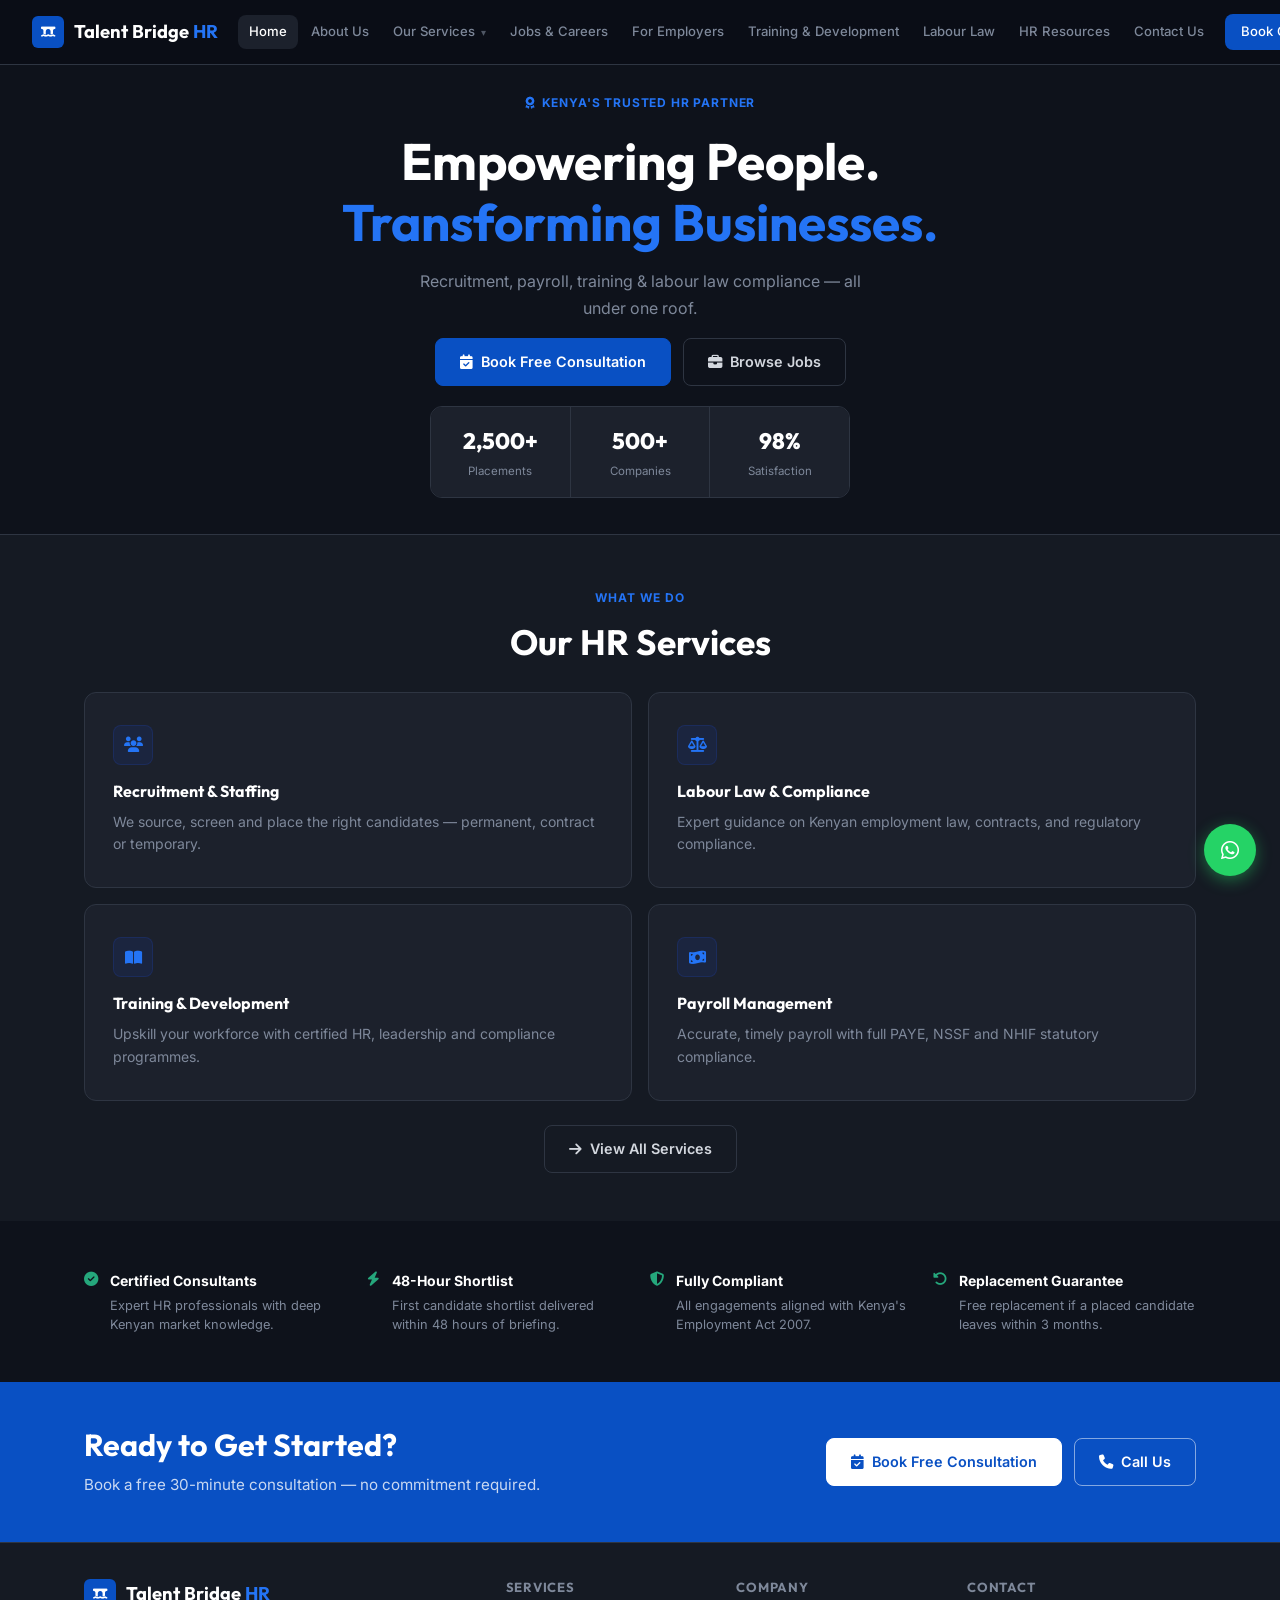
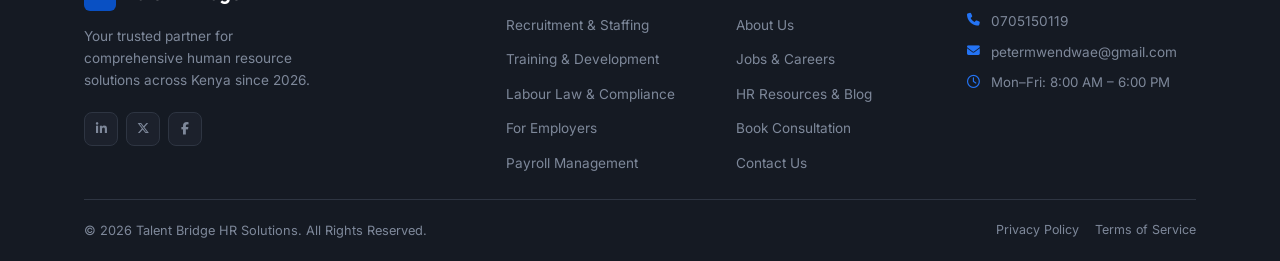
==== index.html @ 5bc2b4ff "Add Talent Bridge HR Solutions frontend" ====
<!DOCTYPE html>
<html lang="en">
<head>
    <meta charset="UTF-8" />
    <meta name="viewport" content="width=device-width, initial-scale=1.0" />
    <meta name="description" content="Talent Bridge HR Solutions – Recruitment, payroll, training and labour law compliance across Kenya." />
    <title>Talent Bridge HR Solutions – Your People, Our Priority</title>
    <link rel="preconnect" href="https://fonts.googleapis.com">
    <link href="https://fonts.googleapis.com/css2?family=Inter:wght@400;500;600;700&family=Outfit:wght@600;700;800&display=swap" rel="stylesheet">
    <link rel="stylesheet" href="https://cdnjs.cloudflare.com/ajax/libs/font-awesome/6.5.0/css/all.min.css">
    <link rel="stylesheet" href="css/style.css">
    <script defer src="js/script.js"></script>
</head>
<body>

<!-- NAVBAR -->
<header class="site-header" id="site-header">
    <nav class="navbar">
        <div class="logo">
            <div class="logo-icon"><i class="fa-solid fa-bridge-water"></i></div>
            <span>Talent Bridge <span class="logo-accent">HR</span></span>
        </div>
        <button class="menu-btn" id="menu-btn" aria-label="Toggle menu"><span></span><span></span><span></span></button>
        <ul class="nav-links" id="nav-links">
            <li><a href="index.html" class="active">Home</a></li>
            <li><a href="about.html">About Us</a></li>
            <li class="has-dropdown">
                <a href="services.html">Our Services <span class="arrow">&#9662;</span></a>
                <ul class="dropdown">
                    <li><a href="services.html#recruitment">Recruitment</a></li>
                    <li><a href="services.html#payroll">Payroll Management</a></li>
                    <li><a href="services.html#compliance">Compliance</a></li>
                    <li><a href="services.html#consulting">HR Consulting</a></li>
                </ul>
            </li>
            <li><a href="jobs.html">Jobs &amp; Careers</a></li>
            <li><a href="employers.html">For Employers</a></li>
            <li><a href="training.html">Training &amp; Development</a></li>
            <li><a href="labour-law.html">Labour Law</a></li>
            <li><a href="blog.html">HR Resources</a></li>
            <li><a href="contacts.html">Contact Us</a></li>
            <li><a href="consultation.html" class="nav-cta">Book Consultation</a></li>
        </ul>
    </nav>
</header>

<!-- HERO -->
<section class="hero">
    <div class="container">
        <div class="hero-label">
            <i class="fa-solid fa-award"></i> Kenya's Trusted HR Partner
        </div>
        <h1>Empowering People.<br><span>Transforming Businesses.</span></h1>
        <p class="hero-sub">Recruitment, payroll, training &amp; labour law compliance — all under one roof.</p>
        <div class="hero-actions">
            <a href="consultation.html" class="btn btn-primary" id="hero-consult-btn">
                <i class="fa-solid fa-calendar-check"></i> Book Free Consultation
            </a>
            <a href="jobs.html" class="btn btn-outline" id="hero-jobs-btn">
                <i class="fa-solid fa-briefcase"></i> Browse Jobs
            </a>
        </div>
        <div class="hero-stats-bar">
            <div class="hstat"><span class="hnum">2,500+</span><span class="hlbl">Placements</span></div>
            <div class="hstat"><span class="hnum">500+</span><span class="hlbl">Companies</span></div>
            <div class="hstat"><span class="hnum">98%</span><span class="hlbl">Satisfaction</span></div>
        </div>
    </div>
</section>

<!-- SERVICES — 3 core cards + link -->
<section class="section section-alt" id="services-section">
    <div class="container">
        <div class="section-header">
            <div class="section-tag">What We Do</div>
            <h2>Our HR Services</h2>
        </div>
        <div class="home-services-grid">
            <a href="services.html#recruitment" class="service-card" id="service-recruitment">
                <div class="service-icon"><i class="fa-solid fa-users"></i></div>
                <h3>Recruitment &amp; Staffing</h3>
                <p>We source, screen and place the right candidates — permanent, contract or temporary.</p>
            </a>
            <a href="labour-law.html" class="service-card" id="service-labour">
                <div class="service-icon"><i class="fa-solid fa-scale-balanced"></i></div>
                <h3>Labour Law &amp; Compliance</h3>
                <p>Expert guidance on Kenyan employment law, contracts, and regulatory compliance.</p>
            </a>
            <a href="training.html" class="service-card" id="service-training">
                <div class="service-icon"><i class="fa-solid fa-book-open"></i></div>
                <h3>Training &amp; Development</h3>
                <p>Upskill your workforce with certified HR, leadership and compliance programmes.</p>
            </a>
            <a href="services.html#payroll" class="service-card" id="service-payroll">
                <div class="service-icon"><i class="fa-solid fa-money-bill-wave"></i></div>
                <h3>Payroll Management</h3>
                <p>Accurate, timely payroll with full PAYE, NSSF and NHIF statutory compliance.</p>
            </a>
        </div>
        <div class="section-cta">
            <a href="services.html" class="btn btn-outline" id="all-services-btn">
                <i class="fa-solid fa-arrow-right"></i> View All Services
            </a>
        </div>
    </div>
</section>

<!-- QUICK WHY US + CTA in one row -->
<section class="section" id="why-cta">
    <div class="container">
        <div class="mini-why-grid">
            <div class="mini-why-item">
                <i class="fa-solid fa-circle-check"></i>
                <div><strong>Certified Consultants</strong><p>Expert HR professionals with deep Kenyan market knowledge.</p></div>
            </div>
            <div class="mini-why-item">
                <i class="fa-solid fa-bolt"></i>
                <div><strong>48-Hour Shortlist</strong><p>First candidate shortlist delivered within 48 hours of briefing.</p></div>
            </div>
            <div class="mini-why-item">
                <i class="fa-solid fa-shield-halved"></i>
                <div><strong>Fully Compliant</strong><p>All engagements aligned with Kenya's Employment Act 2007.</p></div>
            </div>
            <div class="mini-why-item">
                <i class="fa-solid fa-rotate-left"></i>
                <div><strong>Replacement Guarantee</strong><p>Free replacement if a placed candidate leaves within 3 months.</p></div>
            </div>
        </div>
    </div>
</section>

<!-- CTA -->
<section class="cta-banner" id="cta-banner">
    <div class="container">
        <div class="cta-text">
            <h2>Ready to Get Started?</h2>
            <p>Book a free 30-minute consultation — no commitment required.</p>
        </div>
        <div class="cta-actions">
            <a href="consultation.html" class="btn btn-white" id="cta-book-btn">
                <i class="fa-solid fa-calendar-check"></i> Book Free Consultation
            </a>
            <a href="contacts.html" class="btn btn-outline-white" id="cta-contact-btn">
                <i class="fa-solid fa-phone"></i> Call Us
            </a>
        </div>
    </div>
</section>

<!-- FOOTER -->
<footer class="site-footer" id="footer">
    <div class="footer-main">
        <div class="container">
            <div class="footer-grid">
                <div class="footer-brand">
                    <div class="logo">
                        <div class="logo-icon"><i class="fa-solid fa-bridge-water"></i></div>
                        <span>Talent Bridge <span class="logo-accent">HR</span></span>
                    </div>
                    <p>Your trusted partner for comprehensive human resource solutions across Kenya since 2026.</p>
                    <div class="footer-socials">
                        <a href="#" aria-label="LinkedIn" id="footer-linkedin"><i class="fa-brands fa-linkedin-in"></i></a>
                        <a href="#" aria-label="X/Twitter" id="footer-twitter"><i class="fa-brands fa-x-twitter"></i></a>
                        <a href="#" aria-label="Facebook" id="footer-facebook"><i class="fa-brands fa-facebook-f"></i></a>
                    </div>
                </div>
                <div class="footer-col">
                    <h4>Services</h4>
                    <ul>
                        <li><a href="services.html">Recruitment &amp; Staffing</a></li>
                        <li><a href="training.html">Training &amp; Development</a></li>
                        <li><a href="labour-law.html">Labour Law &amp; Compliance</a></li>
                        <li><a href="employers.html">For Employers</a></li>
                        <li><a href="services.html#payroll">Payroll Management</a></li>
                    </ul>
                </div>
                <div class="footer-col">
                    <h4>Company</h4>
                    <ul>
                        <li><a href="about.html">About Us</a></li>
                        <li><a href="jobs.html">Jobs &amp; Careers</a></li>
                        <li><a href="blog.html">HR Resources &amp; Blog</a></li>
                        <li><a href="consultation.html">Book Consultation</a></li>
                        <li><a href="contacts.html">Contact Us</a></li>
                    </ul>
                </div>
                <div class="footer-col">
                    <h4>Contact</h4>
                    <div class="footer-contact-info">
                        <div class="contact-row"><i class="fa-solid fa-phone"></i><p><a href="tel:0705150119">0705150119</a></p></div>
                        <div class="contact-row"><i class="fa-solid fa-envelope"></i><p><a href="mailto:petermwendwae@gmail.com">petermwendwae@gmail.com</a></p></div>
                        <div class="contact-row"><i class="fa-regular fa-clock"></i><p>Mon–Fri: 8:00 AM – 6:00 PM</p></div>
                    </div>
                </div>
            </div>
        </div>
    </div>
    <div class="container">
        <div class="footer-bottom">
            <p>&copy; 2026 Talent Bridge HR Solutions. All Rights Reserved.</p>
            <div class="footer-legal">
                <a href="#">Privacy Policy</a>
                <a href="#">Terms of Service</a>
            </div>
        </div>
    </div>
</footer>

<!-- WHATSAPP -->
<a href="https://wa.me/254705150119?text=Hello%20Talent%20Bridge%20HR%2C%20I%27d%20like%20to%20enquire%20about%20your%20services."
   class="whatsapp-float" target="_blank" id="whatsapp-float" aria-label="Chat on WhatsApp">
    <i class="fa-brands fa-whatsapp"></i>
</a>

</body>
</html>
---- css/style.css ----
/* ========================================================
   Talent Bridge HR Solutions — style.css
   Clean, Professional Corporate Design
   ======================================================== */

/* ── Google Fonts + Font Awesome loaded in HTML ───────── */

:root {
    --primary:        hsl(217, 91%, 40%);
    --primary-light:  hsl(217, 91%, 55%);
    --primary-dark:   hsl(217, 91%, 30%);
    --accent:         hsl(160, 64%, 40%);
    --dark:           hsl(220, 30%, 8%);
    --dark-2:         hsl(220, 26%, 11%);
    --surface:        hsl(220, 22%, 14%);
    --surface-2:      hsl(220, 20%, 18%);
    --border:         hsl(220, 18%, 22%);
    --text:           hsl(220, 15%, 85%);
    --text-muted:     hsl(220, 12%, 55%);
    --white:          #ffffff;
    --shadow:         0 1px 4px rgba(0,0,0,0.3), 0 4px 16px rgba(0,0,0,0.2);
    --shadow-lg:      0 8px 32px rgba(0,0,0,0.35);
    --radius:         8px;
    --radius-lg:      12px;
    --transition:     all 0.2s ease;
    --font-body:      'Inter', sans-serif;
    --font-head:      'Outfit', sans-serif;
    --max-width:      1160px;
}

/* ── Reset ───────────────────────────────────────────── */
*, *::before, *::after { box-sizing: border-box; margin: 0; padding: 0; }
html { scroll-behavior: smooth; }
body {
    font-family: var(--font-body);
    background: var(--dark);
    color: var(--text);
    line-height: 1.65;
    font-size: 16px;
    -webkit-font-smoothing: antialiased;
}
a { text-decoration: none; color: inherit; transition: var(--transition); }
img { max-width: 100%; display: block; }
ul { list-style: none; }
h1, h2, h3, h4 { font-family: var(--font-head); line-height: 1.25; color: var(--white); }

.container { max-width: var(--max-width); margin: 0 auto; padding: 0 24px; }

/* ── Buttons ─────────────────────────────────────────── */
.btn {
    display: inline-flex;
    align-items: center;
    gap: 8px;
    padding: 11px 24px;
    border-radius: var(--radius);
    font-family: var(--font-body);
    font-weight: 600;
    font-size: 0.9rem;
    cursor: pointer;
    border: 1.5px solid transparent;
    transition: var(--transition);
    white-space: nowrap;
}
.btn-primary {
    background: var(--primary);
    color: var(--white);
    border-color: var(--primary);
}
.btn-primary:hover { background: var(--primary-dark); border-color: var(--primary-dark); }

.btn-outline {
    background: transparent;
    color: var(--text);
    border-color: var(--border);
}
.btn-outline:hover { border-color: var(--primary-light); color: var(--white); }

.btn-white { background: var(--white); color: var(--primary); border-color: var(--white); }
.btn-white:hover { background: hsl(217, 91%, 95%); }

.btn-outline-white { background: transparent; color: var(--white); border-color: rgba(255,255,255,0.5); }
.btn-outline-white:hover { background: rgba(255,255,255,0.1); border-color: var(--white); }

.btn-sm { padding: 8px 18px; font-size: 0.85rem; }

/* ── Section Layout ──────────────────────────────────── */
.section { padding: 48px 0; }
.section-alt { background: var(--dark-2); }

.section-header { text-align: center; max-width: 580px; margin: 0 auto 28px; }
.section-tag {
    display: inline-block;
    font-size: 0.75rem;
    font-weight: 700;
    letter-spacing: 0.08em;
    text-transform: uppercase;
    color: var(--primary-light);
    margin-bottom: 12px;
}
.section-header h2 { font-size: clamp(1.6rem, 3.5vw, 2.2rem); margin-bottom: 12px; }
.section-header p { color: var(--text-muted); font-size: 0.975rem; }
.section-cta { text-align: center; margin-top: 24px; }

/* ── Navbar ──────────────────────────────────────────── */
.site-header {
    position: fixed;
    top: 0; left: 0; right: 0;
    z-index: 1000;
    background: rgba(10, 14, 22, 0.92);
    backdrop-filter: blur(16px);
    border-bottom: 1px solid var(--border);
}
.navbar {
    display: flex;
    align-items: center;
    justify-content: space-between;
    padding: 0 32px;
    height: 64px;
    gap: 20px;
}
.logo {
    display: flex;
    align-items: center;
    gap: 10px;
    font-family: var(--font-head);
    font-weight: 700;
    font-size: 1.15rem;
    color: var(--white);
    white-space: nowrap;
    flex-shrink: 0;
}
.logo-icon {
    width: 32px;
    height: 32px;
    background: var(--primary);
    border-radius: 6px;
    display: flex;
    align-items: center;
    justify-content: center;
    color: var(--white);
    font-size: 0.8rem;
}
.logo-accent { color: var(--primary-light); }

.nav-links {
    display: flex;
    align-items: center;
    gap: 2px;
}
.nav-links li { position: relative; }
.nav-links a {
    display: block;
    padding: 6px 11px;
    font-size: 0.82rem;
    font-weight: 500;
    color: var(--text-muted);
    border-radius: var(--radius);
    white-space: nowrap;
}
.nav-links a:hover, .nav-links a.active { color: var(--white); background: var(--surface); }
.nav-links a.nav-cta {
    background: var(--primary);
    color: var(--white);
    margin-left: 8px;
    padding: 7px 16px;
}
.nav-links a.nav-cta:hover { background: var(--primary-dark); }

/* Dropdown */
.has-dropdown { position: relative; }
.dropdown {
    display: none;
    position: absolute;
    top: calc(100% + 6px);
    left: 0;
    background: var(--dark-2);
    border: 1px solid var(--border);
    border-radius: var(--radius-lg);
    min-width: 190px;
    padding: 6px;
    box-shadow: var(--shadow-lg);
    z-index: 100;
}
.has-dropdown:hover .dropdown { display: block; }
.dropdown a { padding: 9px 12px; font-size: 0.85rem; border-radius: var(--radius); }
.arrow { font-size: 0.65rem; opacity: 0.6; margin-left: 2px; }

/* Hamburger */
.menu-btn {
    display: none;
    flex-direction: column;
    gap: 5px;
    background: none;
    border: none;
    cursor: pointer;
    padding: 8px;
    flex-shrink: 0;
}
.menu-btn span { display: block; width: 22px; height: 2px; background: var(--white); border-radius: 2px; transition: var(--transition); }

/* ── Hero ────────────────────────────────────────────── */
.hero {
    padding: 96px 0 48px;
    border-bottom: 1px solid var(--border);
}
.hero-inner {
    display: grid;
    grid-template-columns: 1fr 1fr;
    gap: 64px;
    align-items: center;
}
.hero-label {
    display: inline-flex;
    align-items: center;
    gap: 8px;
    font-size: 0.78rem;
    font-weight: 600;
    letter-spacing: 0.06em;
    text-transform: uppercase;
    color: var(--primary-light);
    margin-bottom: 20px;
}
.hero-label i { font-size: 0.75rem; }
.hero h1 { font-size: clamp(2rem, 4vw, 3rem); margin-bottom: 16px; }
.hero h1 span { color: var(--primary-light); }
.hero p { color: var(--text-muted); font-size: 1rem; max-width: 480px; margin-bottom: 16px; line-height: 1.7; }
.hero-actions { display: flex; gap: 12px; flex-wrap: wrap; }

.hero-stats {
    display: grid;
    grid-template-columns: repeat(3, 1fr);
    gap: 1px;
    background: var(--border);
    border: 1px solid var(--border);
    border-radius: var(--radius-lg);
    overflow: hidden;
}
.stat-item {
    background: var(--surface);
    padding: 28px 20px;
    text-align: center;
}
.stat-item .num {
    font-family: var(--font-head);
    font-size: 2rem;
    font-weight: 800;
    color: var(--white);
    display: block;
}
.stat-item .lbl { font-size: 0.78rem; color: var(--text-muted); margin-top: 4px; display: block; }

.hero-features {
    display: flex;
    flex-direction: column;
    gap: 12px;
    margin-top: 24px;
}
.hero-feature {
    display: flex;
    align-items: center;
    gap: 12px;
    background: var(--surface);
    border: 1px solid var(--border);
    border-radius: var(--radius);
    padding: 16px 18px;
}
.hero-feature i { color: var(--primary-light); font-size: 1rem; width: 18px; text-align: center; flex-shrink: 0; }
.hero-feature span { font-size: 0.9rem; font-weight: 500; color: var(--text); }

/* ── Services Grid ───────────────────────────────────── */
.services-grid {
    display: grid;
    grid-template-columns: repeat(3, 1fr);
    gap: 1px;
    background: var(--border);
    border: 1px solid var(--border);
    border-radius: var(--radius-lg);
    overflow: hidden;
}
.service-card {
    background: var(--surface);
    padding: 32px 28px;
    display: flex;
    flex-direction: column;
    gap: 10px;
    transition: var(--transition);
    cursor: pointer;
}
.service-card:hover { background: var(--surface-2); }
.service-card:hover .service-link { color: var(--white); }
.service-icon {
    width: 40px;
    height: 40px;
    border-radius: var(--radius);
    background: rgba(30, 64, 175, 0.15);
    border: 1px solid rgba(30, 64, 175, 0.25);
    display: flex;
    align-items: center;
    justify-content: center;
    color: var(--primary-light);
    font-size: 0.95rem;
    margin-bottom: 6px;
    flex-shrink: 0;
}
.service-card h3 { font-size: 1rem; font-weight: 700; }
.service-card p { color: var(--text-muted); font-size: 0.875rem; flex: 1; line-height: 1.6; }
.service-link { font-size: 0.8rem; font-weight: 600; color: var(--primary-light); margin-top: 4px; }

/* ── Jobs ────────────────────────────────────────────── */
.jobs-grid { display: grid; grid-template-columns: repeat(3, 1fr); gap: 16px; }
.job-card {
    background: var(--surface);
    border: 1px solid var(--border);
    border-radius: var(--radius-lg);
    padding: 24px;
    display: flex;
    flex-direction: column;
    gap: 14px;
    transition: var(--transition);
    position: relative;
}
.job-card:hover { border-color: var(--primary); }
.job-badge {
    position: absolute;
    top: 16px; right: 16px;
    background: var(--primary);
    color: var(--white);
    font-size: 0.68rem;
    font-weight: 700;
    padding: 3px 9px;
    border-radius: 4px;
    letter-spacing: 0.04em;
    text-transform: uppercase;
}
.job-badge.new { background: var(--accent); }
.job-badge.remote { background: var(--surface-2); color: var(--text-muted); border: 1px solid var(--border); }
.job-icon {
    width: 44px; height: 44px;
    background: var(--surface-2);
    border: 1px solid var(--border);
    border-radius: var(--radius);
    display: flex; align-items: center; justify-content: center;
    color: var(--primary-light);
    font-size: 1rem;
    flex-shrink: 0;
}
.job-top { display: flex; align-items: flex-start; gap: 12px; }
.job-title { font-size: 0.975rem; color: var(--white); font-weight: 700; margin-bottom: 3px; }
.job-company { color: var(--text-muted); font-size: 0.82rem; }
.job-meta { display: flex; flex-wrap: wrap; gap: 12px; }
.job-meta-item { display: flex; align-items: center; gap: 5px; font-size: 0.78rem; color: var(--text-muted); }
.job-meta-item i { font-size: 0.7rem; color: var(--primary-light); }
.job-tags { display: flex; gap: 6px; flex-wrap: wrap; }
.tag {
    background: var(--surface-2);
    border: 1px solid var(--border);
    color: var(--text-muted);
    font-size: 0.72rem;
    padding: 3px 8px;
    border-radius: 4px;
    font-weight: 500;
}

/* ── Two-column layout ───────────────────────────────── */
.two-col { display: grid; grid-template-columns: 1fr 1fr; gap: 64px; align-items: center; }
.two-col .col-content p { color: var(--text-muted); margin-bottom: 14px; font-size: 0.975rem; line-height: 1.7; }

/* ── Check list ──────────────────────────────────────── */
.check-list { display: flex; flex-direction: column; gap: 16px; margin-bottom: 16px; }
.check-item { display: flex; gap: 14px; align-items: flex-start; }
.check-item i { color: var(--accent); margin-top: 2px; font-size: 0.85rem; flex-shrink: 0; }
.check-item h4 { font-size: 0.9rem; color: var(--white); margin-bottom: 2px; }
.check-item p { font-size: 0.83rem; color: var(--text-muted); line-height: 1.5; }

/* ── Testimonial ─────────────────────────────────────── */
.testimonial-box {
    background: var(--surface);
    border: 1px solid var(--border);
    border-radius: var(--radius-lg);
    padding: 32px;
    margin-bottom: 16px;
}
.testimonial-box blockquote {
    font-size: 0.95rem;
    color: var(--text);
    line-height: 1.7;
    font-style: italic;
    margin-bottom: 20px;
    border-left: 3px solid var(--primary);
    padding-left: 16px;
}
.t-author { display: flex; align-items: center; gap: 12px; }
.t-avatar {
    width: 40px; height: 40px;
    background: var(--primary);
    border-radius: 50%;
    display: flex; align-items: center; justify-content: center;
    font-size: 0.8rem;
    font-weight: 700;
    color: var(--white);
    flex-shrink: 0;
}
.t-author strong { font-size: 0.875rem; color: var(--white); display: block; }
.t-author span { font-size: 0.78rem; color: var(--text-muted); }
.t-stars { display: flex; gap: 3px; margin-top: 12px; }
.t-stars i { color: hsl(42, 100%, 60%); font-size: 0.8rem; }

.stat-highlight {
    background: var(--primary);
    border-radius: var(--radius-lg);
    padding: 28px;
    text-align: center;
}
.stat-highlight .num { font-family: var(--font-head); font-size: 2.8rem; font-weight: 800; color: var(--white); }
.stat-highlight .lbl { font-size: 0.85rem; color: rgba(255,255,255,0.8); margin-top: 6px; }

/* ── Blog Cards ──────────────────────────────────────── */
.blog-grid { display: grid; grid-template-columns: repeat(3, 1fr); gap: 16px; }
.blog-card {
    background: var(--surface);
    border: 1px solid var(--border);
    border-radius: var(--radius-lg);
    padding: 24px;
    display: flex;
    flex-direction: column;
    gap: 10px;
    transition: var(--transition);
    color: inherit;
}
.blog-card:hover { border-color: var(--primary); }
.blog-cat {
    font-size: 0.72rem;
    font-weight: 700;
    letter-spacing: 0.06em;
    text-transform: uppercase;
    color: var(--primary-light);
}
.blog-card h3 { font-size: 0.925rem; line-height: 1.45; }
.blog-card p { color: var(--text-muted); font-size: 0.82rem; flex: 1; line-height: 1.6; }
.blog-meta { font-size: 0.75rem; color: var(--text-muted); display: flex; align-items: center; gap: 6px; margin-top: 4px; }
.blog-meta i { font-size: 0.68rem; }

/* ── CTA Banner ──────────────────────────────────────── */
.cta-banner { background: var(--primary); padding: 44px 0; }
.cta-banner .container { display: flex; align-items: center; justify-content: space-between; gap: 40px; flex-wrap: wrap; }
.cta-text h2 { font-size: clamp(1.4rem, 3vw, 1.9rem); color: var(--white); margin-bottom: 8px; }
.cta-text p { color: rgba(255,255,255,0.78); font-size: 0.95rem; }
.cta-actions { display: flex; gap: 12px; flex-wrap: wrap; flex-shrink: 0; }

/* ── Footer ──────────────────────────────────────────── */
.site-footer { background: var(--dark-2); border-top: 1px solid var(--border); }
.footer-main { padding: 36px 0 24px; }
.footer-grid {
    display: grid;
    grid-template-columns: 2fr 1fr 1fr 1.2fr;
    gap: 40px;
}
.footer-brand p { color: var(--text-muted); font-size: 0.85rem; margin: 14px 0 20px; max-width: 240px; line-height: 1.65; }
.footer-socials { display: flex; gap: 8px; }
.footer-socials a {
    width: 34px; height: 34px;
    background: var(--surface);
    border: 1px solid var(--border);
    border-radius: var(--radius);
    display: flex; align-items: center; justify-content: center;
    color: var(--text-muted);
    font-size: 0.78rem;
    transition: var(--transition);
}
.footer-socials a:hover { background: var(--primary); color: var(--white); border-color: var(--primary); }

.footer-col h4 { font-size: 0.82rem; font-weight: 700; letter-spacing: 0.06em; text-transform: uppercase; color: var(--text-muted); margin-bottom: 16px; }
.footer-col ul { display: flex; flex-direction: column; gap: 8px; }
.footer-col a { color: var(--text-muted); font-size: 0.85rem; }
.footer-col a:hover { color: var(--white); }

.footer-contact-info { display: flex; flex-direction: column; gap: 10px; }
.contact-row { display: flex; align-items: flex-start; gap: 10px; }
.contact-row i { color: var(--primary-light); font-size: 0.8rem; margin-top: 3px; flex-shrink: 0; width: 14px; }
.contact-row p { color: var(--text-muted); font-size: 0.83rem; line-height: 1.5; }
.contact-row a { color: var(--text-muted); }
.contact-row a:hover { color: var(--primary-light); }

.footer-bottom {
    border-top: 1px solid var(--border);
    padding: 20px 0;
    display: flex;
    justify-content: space-between;
    align-items: center;
    flex-wrap: wrap;
    gap: 12px;
}
.footer-bottom p { color: var(--text-muted); font-size: 0.8rem; }
.footer-legal { display: flex; gap: 16px; }
.footer-legal a { color: var(--text-muted); font-size: 0.78rem; }
.footer-legal a:hover { color: var(--white); }

/* ── WhatsApp Float ──────────────────────────────────── */
.whatsapp-float {
    position: fixed;
    bottom: 24px; right: 24px;
    width: 52px; height: 52px;
    background: #25D366;
    border-radius: 50%;
    display: flex; align-items: center; justify-content: center;
    color: var(--white);
    font-size: 1.3rem;
    box-shadow: 0 4px 16px rgba(37,211,102,0.45);
    z-index: 999;
    transition: var(--transition);
}
.whatsapp-float:hover { transform: translateY(-2px); box-shadow: 0 6px 20px rgba(37,211,102,0.55); }

/* ── Page Hero ───────────────────────────────────────── */
.page-hero {
    padding: 90px 0 32px;
    border-bottom: 1px solid var(--border);
    background: var(--dark-2);
}
.breadcrumb { display: flex; gap: 8px; align-items: center; font-size: 0.8rem; color: var(--text-muted); margin-bottom: 16px; }
.breadcrumb a { color: var(--primary-light); }
.breadcrumb i { font-size: 0.6rem; }
.page-hero h1 { font-size: clamp(1.8rem, 4vw, 2.6rem); margin-bottom: 12px; }
.page-hero p { color: var(--text-muted); font-size: 0.975rem; max-width: 560px; }

/* ── Contact / Consultation forms ───────────────────── */
.form-group { display: flex; flex-direction: column; gap: 6px; margin-bottom: 16px; }
.form-group.half { display: contents; }
.form-row { display: grid; grid-template-columns: 1fr 1fr; gap: 16px; }
label { font-size: 0.8rem; font-weight: 600; color: var(--text-muted); }
input, select, textarea {
    background: var(--surface-2);
    border: 1px solid var(--border);
    border-radius: var(--radius);
    padding: 11px 14px;
    color: var(--white);
    font-size: 0.9rem;
    font-family: var(--font-body);
    width: 100%;
    transition: var(--transition);
}
input:focus, select:focus, textarea:focus {
    outline: none;
    border-color: var(--primary-light);
    box-shadow: 0 0 0 3px rgba(30, 64, 175, 0.15);
}
select option { background: var(--dark-2); }
textarea { resize: vertical; min-height: 120px; }
.form-submit { background: var(--surface); border: 1px solid var(--border); border-radius: var(--radius-lg); padding: 36px; }
.form-submit h2 { margin-bottom: 6px; font-size: 1.3rem; }
.form-submit > p { color: var(--text-muted); font-size: 0.875rem; margin-bottom: 24px; }
.success-box { display:none; text-align:center; padding:32px; background:rgba(52,168,83,0.08); border:1px solid var(--accent); border-radius:var(--radius-lg); margin-top:16px; }
.success-box i { font-size:2.5rem; color:var(--accent); margin-bottom:12px; display:block; }
.success-box h3 { color:var(--white); margin-bottom:6px; }
.success-box p { color:var(--text-muted); font-size:0.875rem; }

/* ── Sidebar info cards ──────────────────────────────── */
.info-card { background: var(--surface); border: 1px solid var(--border); border-radius: var(--radius-lg); padding: 24px; margin-bottom: 16px; }
.info-card h3 { font-size: 0.95rem; margin-bottom: 16px; }

/* ── Process Steps ───────────────────────────────────── */
.process-grid { display: grid; grid-template-columns: repeat(4, 1fr); gap: 16px; margin-top: 28px; }
.process-step { background: var(--surface); border: 1px solid var(--border); border-radius: var(--radius-lg); padding: 24px; }
.step-num { font-size: 0.72rem; font-weight: 700; letter-spacing: 0.06em; color: var(--primary-light); text-transform: uppercase; margin-bottom: 12px; }
.process-step i { font-size: 1.2rem; color: var(--primary-light); margin-bottom: 12px; display: block; }
.process-step h3 { font-size: 0.95rem; margin-bottom: 8px; }
.process-step p { font-size: 0.83rem; color: var(--text-muted); line-height: 1.6; }

/* ── Law list ────────────────────────────────────────── */
.law-grid { display: grid; grid-template-columns: repeat(3, 1fr); gap: 10px; margin-top: 24px; }
.law-item { display: flex; align-items: center; gap: 8px; font-size: 0.85rem; color: var(--text-muted); }
.law-item i { color: var(--accent); font-size: 0.75rem; }

/* ── Animations (subtle) ─────────────────────────────── */
@keyframes fadeUp { from { opacity:0; transform:translateY(16px); } to { opacity:1; transform:none; } }

/* ── Responsive ──────────────────────────────────────── */
@media (max-width: 1100px) {
    .footer-grid { grid-template-columns: 1fr 1fr; }
    .services-grid { grid-template-columns: repeat(2, 1fr); }
    .hero-inner, .two-col { grid-template-columns: 1fr; gap: 40px; }
    .hero-stats { grid-template-columns: repeat(3, 1fr); }
}

@media (max-width: 900px) {
    .navbar { padding: 0 20px; }
    .menu-btn { display: flex; }
    .nav-links {
        display: none;
        position: fixed;
        top: 0; right: 0;
        width: min(300px, 85vw);
        height: 100vh;
        background: var(--dark-2);
        border-left: 1px solid var(--border);
        flex-direction: column;
        align-items: flex-start;
        padding: 72px 16px 32px;
        overflow-y: auto;
        z-index: 999;
        box-shadow: -8px 0 32px rgba(0,0,0,0.4);
        gap: 2px;
    }
    .nav-links.active { display: flex; }
    .nav-links li { width: 100%; }
    .nav-links a { padding: 11px 14px; width: 100%; font-size: 0.95rem; }
    .nav-links a.nav-cta { margin: 8px 0 0; text-align: center; }
    .dropdown { position: static; display: none; background: rgba(255,255,255,0.04); border: none; box-shadow: none; padding: 4px 0 4px 12px; }
    .has-dropdown.open .dropdown { display: block; }
    .has-dropdown:hover .dropdown { display: none; }
    .jobs-grid, .blog-grid { grid-template-columns: 1fr; }
    .process-grid { grid-template-columns: 1fr 1fr; }
    .cta-banner .container { flex-direction: column; text-align: center; }
    .cta-actions { justify-content: center; }
}

@media (max-width: 640px) {
    .section { padding: 36px 0; }
    .services-grid { grid-template-columns: 1fr; }
    .footer-grid { grid-template-columns: 1fr; }
    .hero-stats { grid-template-columns: 1fr; }
    .process-grid { grid-template-columns: 1fr; }
    .form-row { grid-template-columns: 1fr; }
    .footer-bottom { flex-direction: column; align-items: flex-start; }
    .law-grid { grid-template-columns: 1fr 1fr; }
}

/* ── Slim Homepage Additions ─────────────────────────── */

/* Hero — compact */
.hero {
    padding: 88px 0 36px;
    border-bottom: 1px solid var(--border);
    text-align: center;
}
.hero-label {
    display: inline-flex;
    align-items: center;
    gap: 7px;
    font-size: 0.75rem;
    font-weight: 700;
    letter-spacing: 0.07em;
    text-transform: uppercase;
    color: var(--primary-light);
    margin-bottom: 18px;
}
.hero h1 {
    font-size: clamp(2rem, 5vw, 3.2rem);
    margin-bottom: 14px;
    line-height: 1.2;
}
.hero h1 span { color: var(--primary-light); }
.hero-sub {
    color: var(--text-muted);
    font-size: 1rem;
    max-width: 500px;
    margin: 0 auto 28px;
    line-height: 1.6;
}
.hero-actions {
    display: flex;
    justify-content: center;
    gap: 12px;
    flex-wrap: wrap;
    margin-bottom: 20px;
}

/* Stats bar */
.hero-stats-bar {
    display: flex;
    justify-content: center;
    gap: 0;
    border: 1px solid var(--border);
    border-radius: var(--radius-lg);
    overflow: hidden;
    max-width: 420px;
    margin: 0 auto;
}
.hstat {
    flex: 1;
    padding: 16px 12px;
    background: var(--surface);
    text-align: center;
    border-right: 1px solid var(--border);
}
.hstat:last-child { border-right: none; }
.hnum {
    display: block;
    font-family: var(--font-head);
    font-size: 1.4rem;
    font-weight: 800;
    color: var(--white);
}
.hlbl {
    display: block;
    font-size: 0.72rem;
    color: var(--text-muted);
    margin-top: 2px;
}

/* Home services — 2x2 grid */
.home-services-grid {
    display: grid;
    grid-template-columns: repeat(2, 1fr);
    gap: 16px;
    margin-bottom: 24px;
}
.home-services-grid .service-card {
    border: 1px solid var(--border);
    border-radius: var(--radius-lg);
    background: var(--surface);
    text-decoration: none;
}

/* Mini why-us strip */
.mini-why-grid {
    display: grid;
    grid-template-columns: repeat(4, 1fr);
    gap: 20px;
}
.mini-why-item {
    display: flex;
    gap: 12px;
    align-items: flex-start;
}
.mini-why-item > i {
    color: var(--accent);
    font-size: 0.9rem;
    margin-top: 3px;
    flex-shrink: 0;
}
.mini-why-item strong {
    display: block;
    color: var(--white);
    font-size: 0.875rem;
    margin-bottom: 4px;
}
.mini-why-item p {
    color: var(--text-muted);
    font-size: 0.8rem;
    line-height: 1.5;
}

/* Mobile overrides for new homepage elements */
@media (max-width: 640px) {
    .hero { padding: 84px 0 32px; }
    .hero h1 { font-size: 1.9rem; }
    .home-services-grid { grid-template-columns: 1fr; }
    .hero-stats-bar { max-width: 100%; }
    .mini-why-grid { grid-template-columns: 1fr 1fr; gap: 16px; }
}
@media (max-width: 400px) {
    .mini-why-grid { grid-template-columns: 1fr; }
}
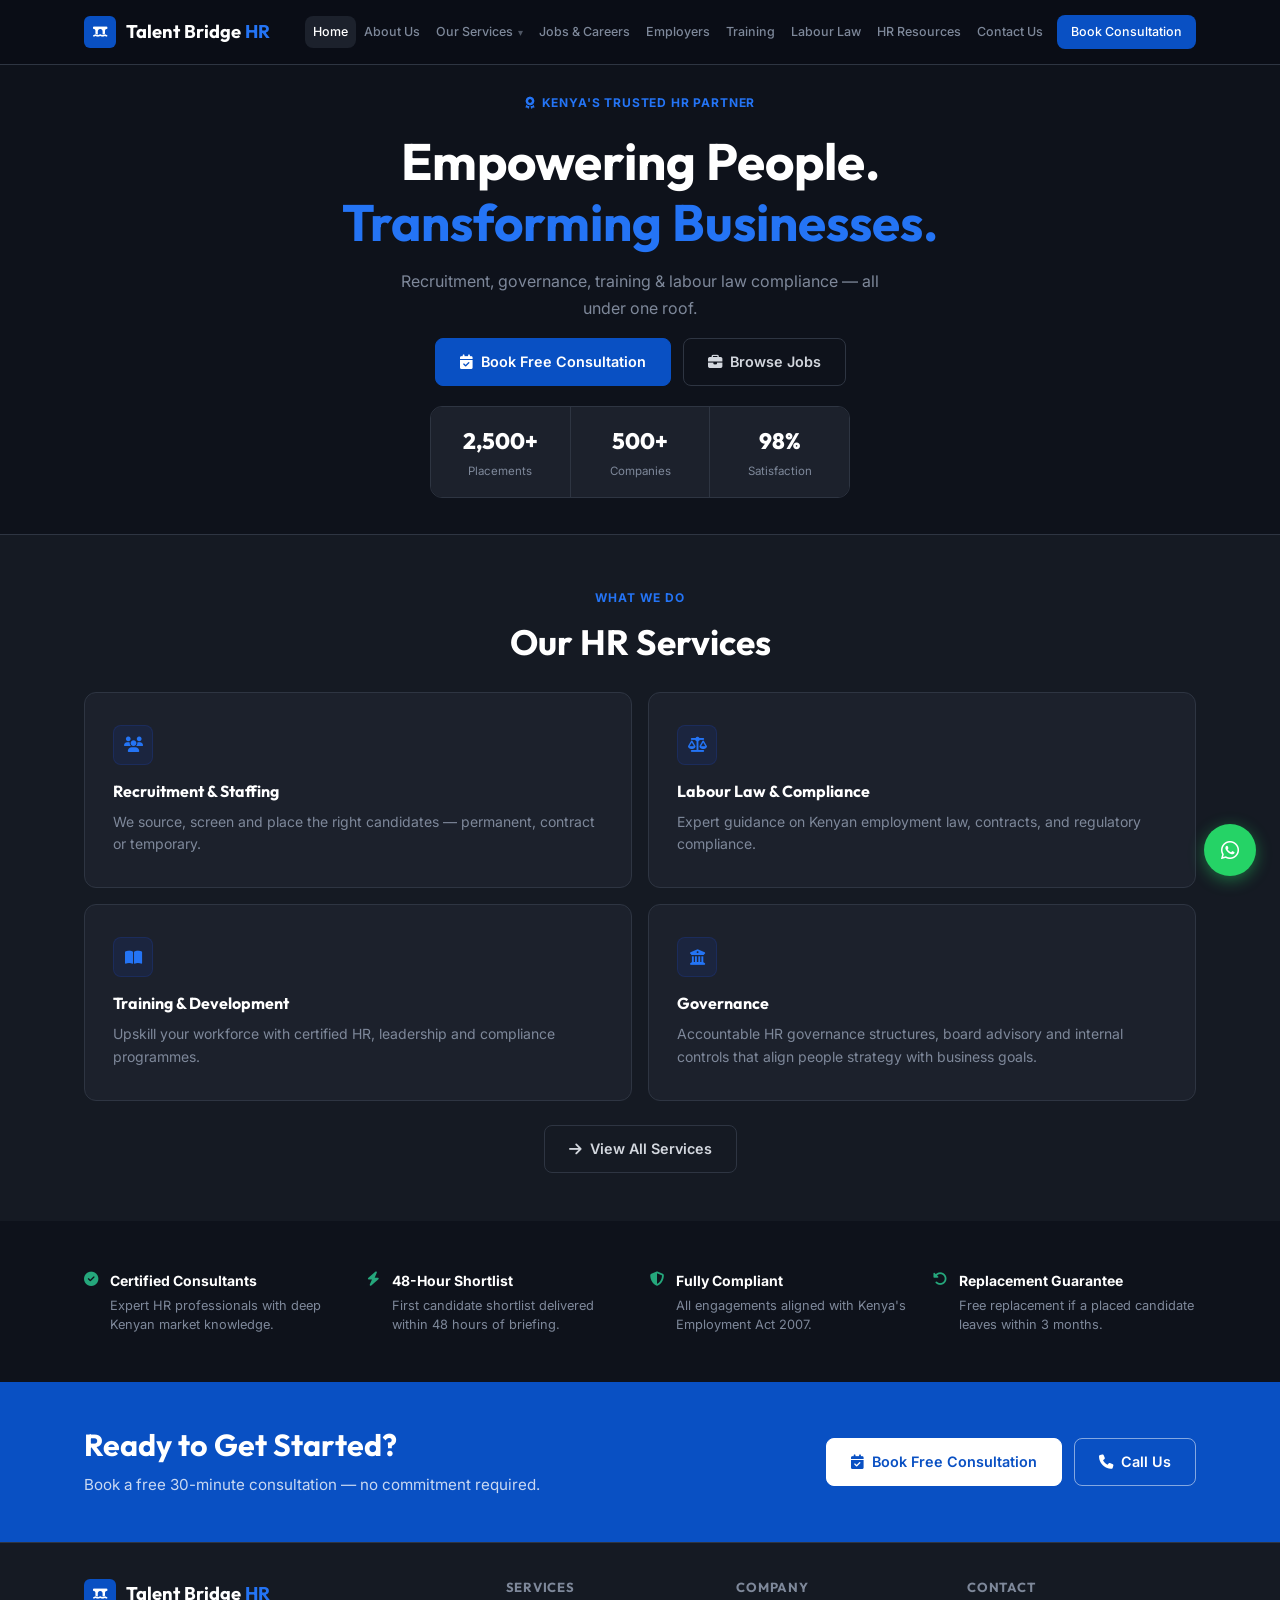
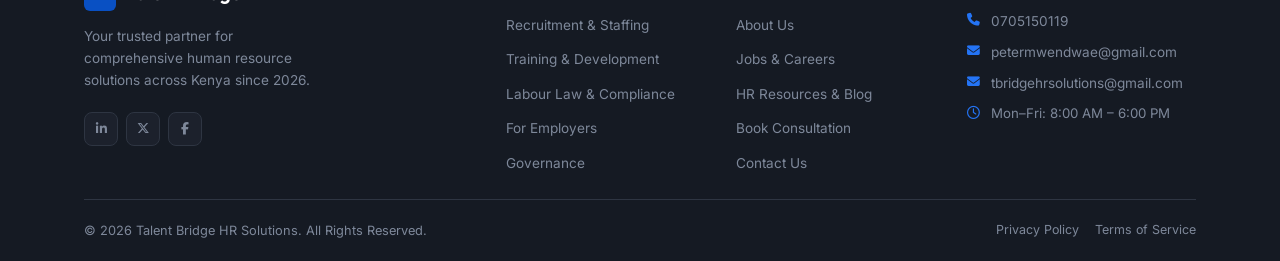
==== commit 90c13d69: "Add Supabase backend, admin dashboard, and dynamic jobs Wire contact, consultation, and application " ====
--- a/index.html
+++ b/index.html
@@ -3,7 +3,7 @@
 <head>
     <meta charset="UTF-8" />
     <meta name="viewport" content="width=device-width, initial-scale=1.0" />
-    <meta name="description" content="Talent Bridge HR Solutions – Recruitment, payroll, training and labour law compliance across Kenya." />
+    <meta name="description" content="Talent Bridge HR Solutions – Recruitment, governance, training and labour law compliance across Kenya." />
     <title>Talent Bridge HR Solutions – Your People, Our Priority</title>
     <link rel="preconnect" href="https://fonts.googleapis.com">
     <link href="https://fonts.googleapis.com/css2?family=Inter:wght@400;500;600;700&family=Outfit:wght@600;700;800&display=swap" rel="stylesheet">
@@ -28,14 +28,14 @@
                 <a href="services.html">Our Services <span class="arrow">&#9662;</span></a>
                 <ul class="dropdown">
                     <li><a href="services.html#recruitment">Recruitment</a></li>
-                    <li><a href="services.html#payroll">Payroll Management</a></li>
+                    <li><a href="services.html#governance">Governance</a></li>
                     <li><a href="services.html#compliance">Compliance</a></li>
                     <li><a href="services.html#consulting">HR Consulting</a></li>
                 </ul>
             </li>
             <li><a href="jobs.html">Jobs &amp; Careers</a></li>
-            <li><a href="employers.html">For Employers</a></li>
-            <li><a href="training.html">Training &amp; Development</a></li>
+            <li><a href="employers.html">Employers</a></li>
+            <li><a href="training.html">Training</a></li>
             <li><a href="labour-law.html">Labour Law</a></li>
             <li><a href="blog.html">HR Resources</a></li>
             <li><a href="contacts.html">Contact Us</a></li>
@@ -51,7 +51,7 @@
             <i class="fa-solid fa-award"></i> Kenya's Trusted HR Partner
         </div>
         <h1>Empowering People.<br><span>Transforming Businesses.</span></h1>
-        <p class="hero-sub">Recruitment, payroll, training &amp; labour law compliance — all under one roof.</p>
+        <p class="hero-sub">Recruitment, governance, training &amp; labour law compliance — all under one roof.</p>
         <div class="hero-actions">
             <a href="consultation.html" class="btn btn-primary" id="hero-consult-btn">
                 <i class="fa-solid fa-calendar-check"></i> Book Free Consultation
@@ -91,10 +91,10 @@
                 <h3>Training &amp; Development</h3>
                 <p>Upskill your workforce with certified HR, leadership and compliance programmes.</p>
             </a>
-            <a href="services.html#payroll" class="service-card" id="service-payroll">
-                <div class="service-icon"><i class="fa-solid fa-money-bill-wave"></i></div>
-                <h3>Payroll Management</h3>
-                <p>Accurate, timely payroll with full PAYE, NSSF and NHIF statutory compliance.</p>
+            <a href="services.html#governance" class="service-card" id="service-governance">
+                <div class="service-icon"><i class="fa-solid fa-building-columns"></i></div>
+                <h3>Governance</h3>
+                <p>Accountable HR governance structures, board advisory and internal controls that align people strategy with business goals.</p>
             </a>
         </div>
         <div class="section-cta">
@@ -171,7 +171,7 @@
                         <li><a href="training.html">Training &amp; Development</a></li>
                         <li><a href="labour-law.html">Labour Law &amp; Compliance</a></li>
                         <li><a href="employers.html">For Employers</a></li>
-                        <li><a href="services.html#payroll">Payroll Management</a></li>
+                        <li><a href="services.html#governance">Governance</a></li>
                     </ul>
                 </div>
                 <div class="footer-col">
@@ -189,6 +189,7 @@
                     <div class="footer-contact-info">
                         <div class="contact-row"><i class="fa-solid fa-phone"></i><p><a href="tel:0705150119">0705150119</a></p></div>
                         <div class="contact-row"><i class="fa-solid fa-envelope"></i><p><a href="mailto:petermwendwae@gmail.com">petermwendwae@gmail.com</a></p></div>
+                        <div class="contact-row"><i class="fa-solid fa-envelope"></i><p><a href="mailto:tbridgehrsolutions@gmail.com">tbridgehrsolutions@gmail.com</a></p></div>
                         <div class="contact-row"><i class="fa-regular fa-clock"></i><p>Mon–Fri: 8:00 AM – 6:00 PM</p></div>
                     </div>
                 </div>
--- a/css/style.css
+++ b/css/style.css
@@ -114,9 +114,11 @@
     display: flex;
     align-items: center;
     justify-content: space-between;
-    padding: 0 32px;
+    max-width: var(--max-width);
+    margin: 0 auto;
+    padding: 0 24px;
     height: 64px;
-    gap: 20px;
+    gap: 12px;
 }
 .logo {
     display: flex;
@@ -145,13 +147,13 @@
 .nav-links {
     display: flex;
     align-items: center;
-    gap: 2px;
+    gap: 0;
 }
 .nav-links li { position: relative; }
 .nav-links a {
     display: block;
-    padding: 6px 11px;
-    font-size: 0.82rem;
+    padding: 6px 8px;
+    font-size: 0.78rem;
     font-weight: 500;
     color: var(--text-muted);
     border-radius: var(--radius);
@@ -161,8 +163,8 @@
 .nav-links a.nav-cta {
     background: var(--primary);
     color: var(--white);
-    margin-left: 8px;
-    padding: 7px 16px;
+    margin-left: 6px;
+    padding: 7px 14px;
 }
 .nav-links a.nav-cta:hover { background: var(--primary-dark); }
 
@@ -361,6 +363,99 @@
     font-weight: 500;
 }
 
+.jobs-state {
+    grid-column: 1 / -1;
+    text-align: center;
+    padding: 48px 20px;
+    background: var(--surface);
+    border: 1px dashed var(--border);
+    border-radius: var(--radius-lg);
+    color: var(--text-muted);
+    font-size: 0.9rem;
+    line-height: 1.7;
+}
+.jobs-state i { display: block; font-size: 1.6rem; color: var(--primary-light); margin-bottom: 10px; }
+.jobs-state a { color: var(--primary-light); }
+.job-desc { color: var(--text-muted); font-size: 0.82rem; line-height: 1.6; }
+
+/* ── Application modal ───────────────────────────────── */
+.modal-overlay {
+    position: fixed;
+    inset: 0;
+    z-index: 2000;
+    display: none;
+    align-items: flex-start;
+    justify-content: center;
+    padding: 24px;
+    background: rgba(8, 11, 18, 0.82);
+    backdrop-filter: blur(4px);
+    overflow-y: auto;
+}
+.modal-overlay.open { display: flex; }
+.modal {
+    position: relative;
+    width: 100%;
+    max-width: 560px;
+    margin: auto;
+    background: var(--surface);
+    border: 1px solid var(--border);
+    border-radius: var(--radius-lg);
+    padding: 28px;
+    box-shadow: var(--shadow-lg);
+}
+.modal-close {
+    position: absolute;
+    top: 14px;
+    right: 14px;
+    background: none;
+    border: none;
+    color: var(--text-muted);
+    font-size: 1.1rem;
+    cursor: pointer;
+    padding: 6px;
+}
+.modal-close:hover { color: var(--white); }
+.modal h3 { font-size: 1.15rem; margin-bottom: 4px; padding-right: 32px; }
+.modal-sub { color: var(--text-muted); font-size: 0.85rem; margin-bottom: 18px; }
+.modal .file-note { color: var(--text-muted); font-size: 0.72rem; margin-top: 4px; }
+.modal .success-box { margin-top: 0; }
+body.modal-open { overflow: hidden; }
+
+/* ── Vacancy Advertising ─────────────────────────────── */
+.vacancy-ad {
+    display: grid;
+    grid-template-columns: 1.2fr 1fr;
+    gap: 40px;
+    align-items: center;
+    background: linear-gradient(135deg, var(--surface), var(--dark-2));
+    border: 1px solid var(--border);
+    border-radius: var(--radius-lg);
+    padding: 40px;
+}
+.vacancy-ad-content h2 { font-size: clamp(1.5rem, 3vw, 2rem); margin-bottom: 12px; }
+.vacancy-ad-content p { color: var(--text-muted); font-size: 0.975rem; line-height: 1.7; margin-bottom: 22px; max-width: 52ch; }
+.vacancy-ad-actions { display: flex; gap: 12px; flex-wrap: wrap; }
+.vacancy-ad-steps { display: flex; flex-direction: column; gap: 18px; }
+.vacancy-ad-steps li { display: flex; align-items: flex-start; gap: 14px; }
+.vacancy-ad-steps li > span {
+    width: 34px; height: 34px;
+    display: flex; align-items: center; justify-content: center;
+    background: rgba(30, 64, 175, 0.12);
+    border: 1px solid rgba(30, 64, 175, 0.2);
+    border-radius: var(--radius);
+    color: var(--primary-light);
+    font-family: var(--font-head);
+    font-weight: 700;
+    font-size: 0.8rem;
+    flex-shrink: 0;
+}
+.vacancy-ad-steps strong { display: block; color: var(--white); font-size: 0.9rem; margin-bottom: 2px; }
+.vacancy-ad-steps p { color: var(--text-muted); font-size: 0.82rem; line-height: 1.55; }
+
+@media (max-width: 900px) {
+    .vacancy-ad { grid-template-columns: 1fr; padding: 28px; gap: 28px; }
+}
+
 /* ── Two-column layout ───────────────────────────────── */
 .two-col { display: grid; grid-template-columns: 1fr 1fr; gap: 64px; align-items: center; }
 .two-col .col-content p { color: var(--text-muted); margin-bottom: 14px; font-size: 0.975rem; line-height: 1.7; }
@@ -554,6 +649,9 @@
 .success-box h3 { color:var(--white); margin-bottom:6px; }
 .success-box p { color:var(--text-muted); font-size:0.875rem; }
 
+.form-error { color:hsl(0, 72%, 62%); font-size:0.85rem; margin-top:10px; }
+.hp-field { position:absolute; left:-9999px; width:1px; height:1px; overflow:hidden; }
+
 /* ── Sidebar info cards ──────────────────────────────── */
 .info-card { background: var(--surface); border: 1px solid var(--border); border-radius: var(--radius-lg); padding: 24px; margin-bottom: 16px; }
 .info-card h3 { font-size: 0.95rem; margin-bottom: 16px; }
@@ -582,8 +680,8 @@
     .hero-stats { grid-template-columns: repeat(3, 1fr); }
 }
 
-@media (max-width: 900px) {
-    .navbar { padding: 0 20px; }
+@media (max-width: 1200px) {
+    .navbar { padding: 0 24px; }
     .menu-btn { display: flex; }
     .nav-links {
         display: none;
@@ -608,6 +706,9 @@
     .dropdown { position: static; display: none; background: rgba(255,255,255,0.04); border: none; box-shadow: none; padding: 4px 0 4px 12px; }
     .has-dropdown.open .dropdown { display: block; }
     .has-dropdown:hover .dropdown { display: none; }
+}
+
+@media (max-width: 900px) {
     .jobs-grid, .blog-grid { grid-template-columns: 1fr; }
     .process-grid { grid-template-columns: 1fr 1fr; }
     .cta-banner .container { flex-direction: column; text-align: center; }
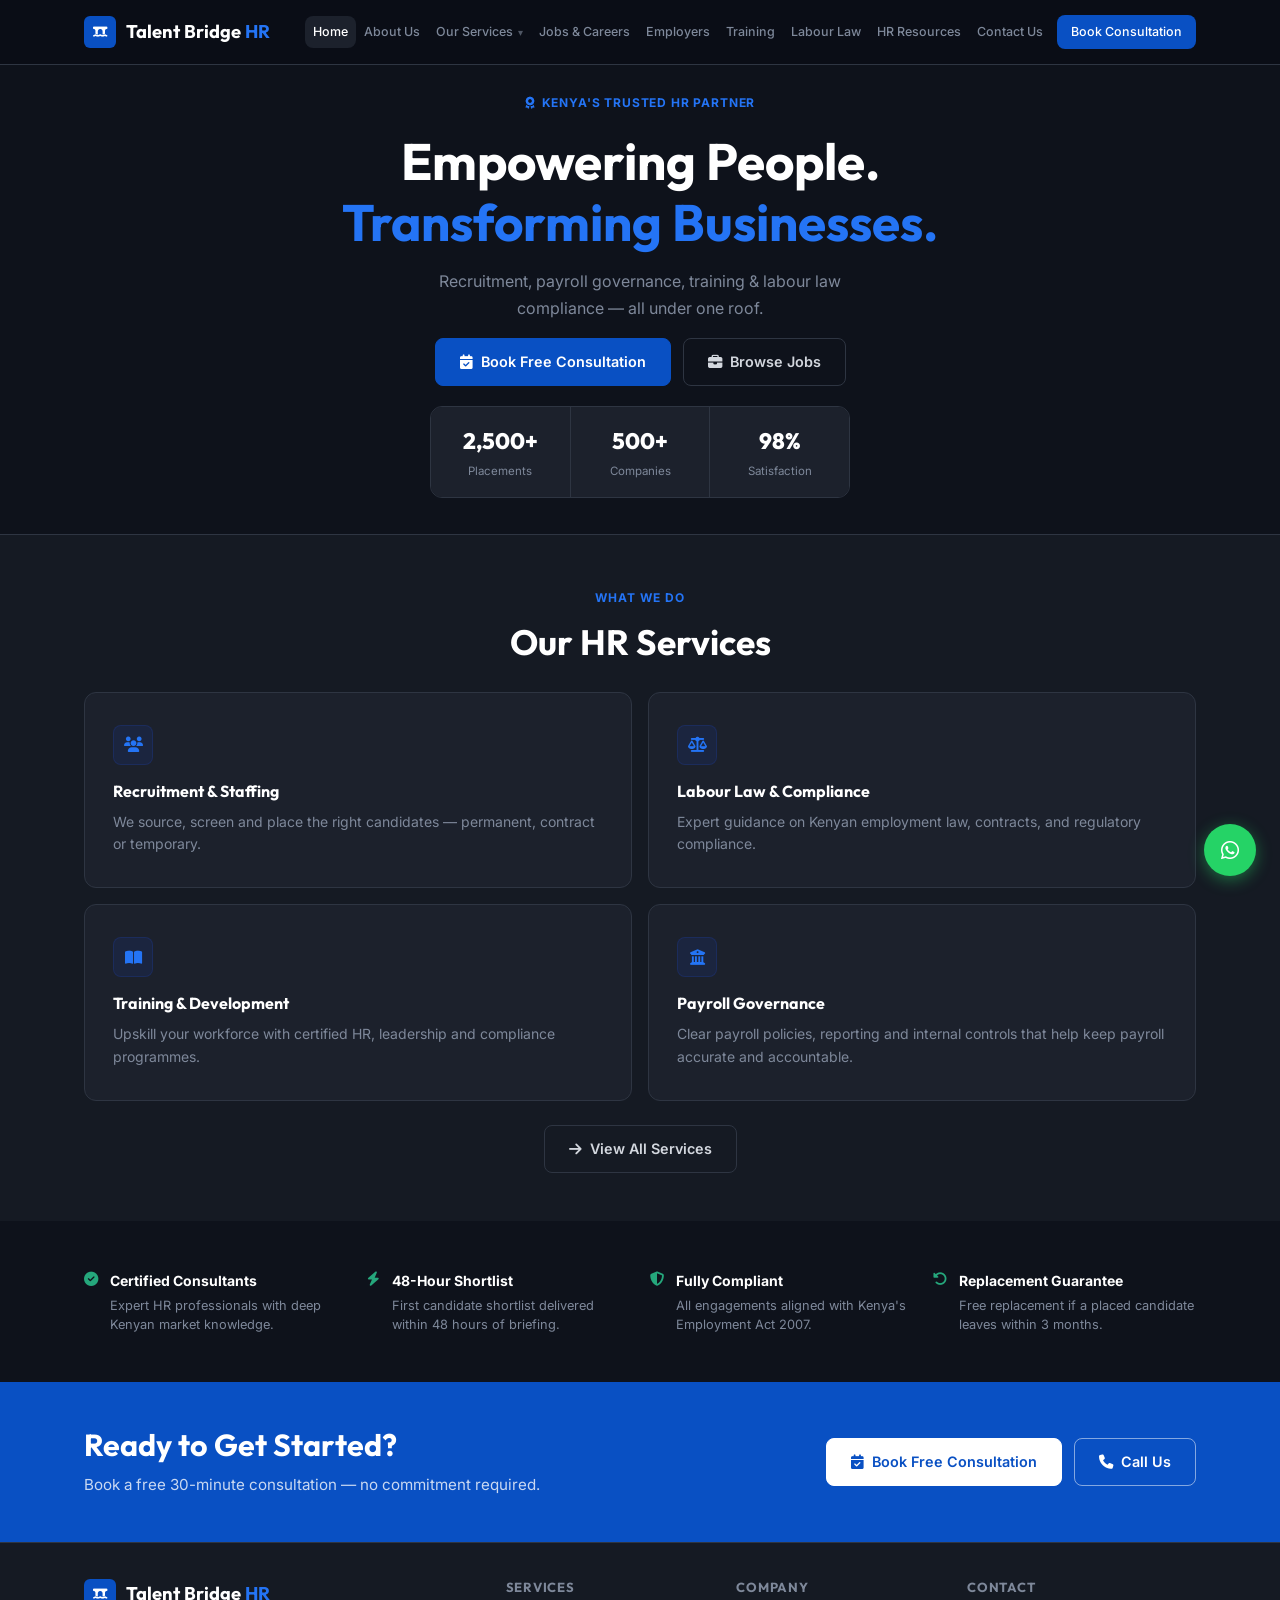
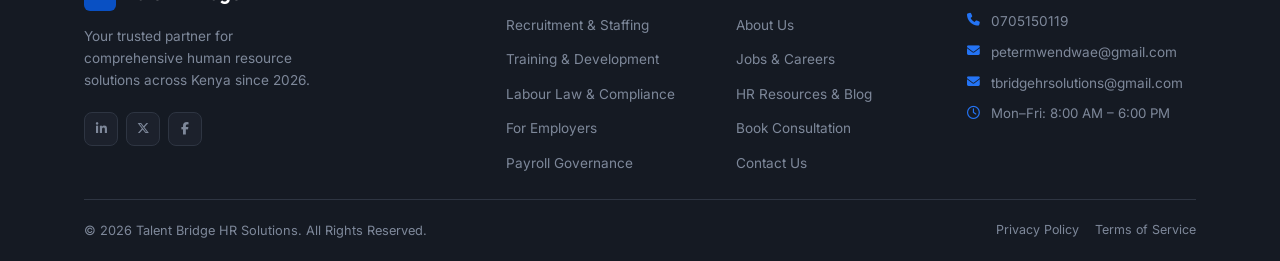
==== commit eacc344d: "Rename Governance service to Payroll Governance across the site (6b0429e08ba3be2600bd4fed)" ====
--- a/index.html
+++ b/index.html
@@ -3,7 +3,7 @@
 <head>
     <meta charset="UTF-8" />
     <meta name="viewport" content="width=device-width, initial-scale=1.0" />
-    <meta name="description" content="Talent Bridge HR Solutions – Recruitment, governance, training and labour law compliance across Kenya." />
+    <meta name="description" content="Talent Bridge HR Solutions – Recruitment, payroll governance, training and labour law compliance across Kenya." />
     <title>Talent Bridge HR Solutions – Your People, Our Priority</title>
     <link rel="preconnect" href="https://fonts.googleapis.com">
     <link href="https://fonts.googleapis.com/css2?family=Inter:wght@400;500;600;700&family=Outfit:wght@600;700;800&display=swap" rel="stylesheet">
@@ -28,7 +28,7 @@
                 <a href="services.html">Our Services <span class="arrow">&#9662;</span></a>
                 <ul class="dropdown">
                     <li><a href="services.html#recruitment">Recruitment</a></li>
-                    <li><a href="services.html#governance">Governance</a></li>
+                    <li><a href="services.html#governance">Payroll Governance</a></li>
                     <li><a href="services.html#compliance">Compliance</a></li>
                     <li><a href="services.html#consulting">HR Consulting</a></li>
                 </ul>
@@ -51,7 +51,7 @@
             <i class="fa-solid fa-award"></i> Kenya's Trusted HR Partner
         </div>
         <h1>Empowering People.<br><span>Transforming Businesses.</span></h1>
-        <p class="hero-sub">Recruitment, governance, training &amp; labour law compliance — all under one roof.</p>
+        <p class="hero-sub">Recruitment, payroll governance, training &amp; labour law compliance — all under one roof.</p>
         <div class="hero-actions">
             <a href="consultation.html" class="btn btn-primary" id="hero-consult-btn">
                 <i class="fa-solid fa-calendar-check"></i> Book Free Consultation
@@ -93,8 +93,8 @@
             </a>
             <a href="services.html#governance" class="service-card" id="service-governance">
                 <div class="service-icon"><i class="fa-solid fa-building-columns"></i></div>
-                <h3>Governance</h3>
-                <p>Accountable HR governance structures, board advisory and internal controls that align people strategy with business goals.</p>
+                <h3>Payroll Governance</h3>
+                <p>Clear payroll policies, reporting and internal controls that help keep payroll accurate and accountable.</p>
             </a>
         </div>
         <div class="section-cta">
@@ -171,7 +171,7 @@
                         <li><a href="training.html">Training &amp; Development</a></li>
                         <li><a href="labour-law.html">Labour Law &amp; Compliance</a></li>
                         <li><a href="employers.html">For Employers</a></li>
-                        <li><a href="services.html#governance">Governance</a></li>
+                        <li><a href="services.html#governance">Payroll Governance</a></li>
                     </ul>
                 </div>
                 <div class="footer-col">
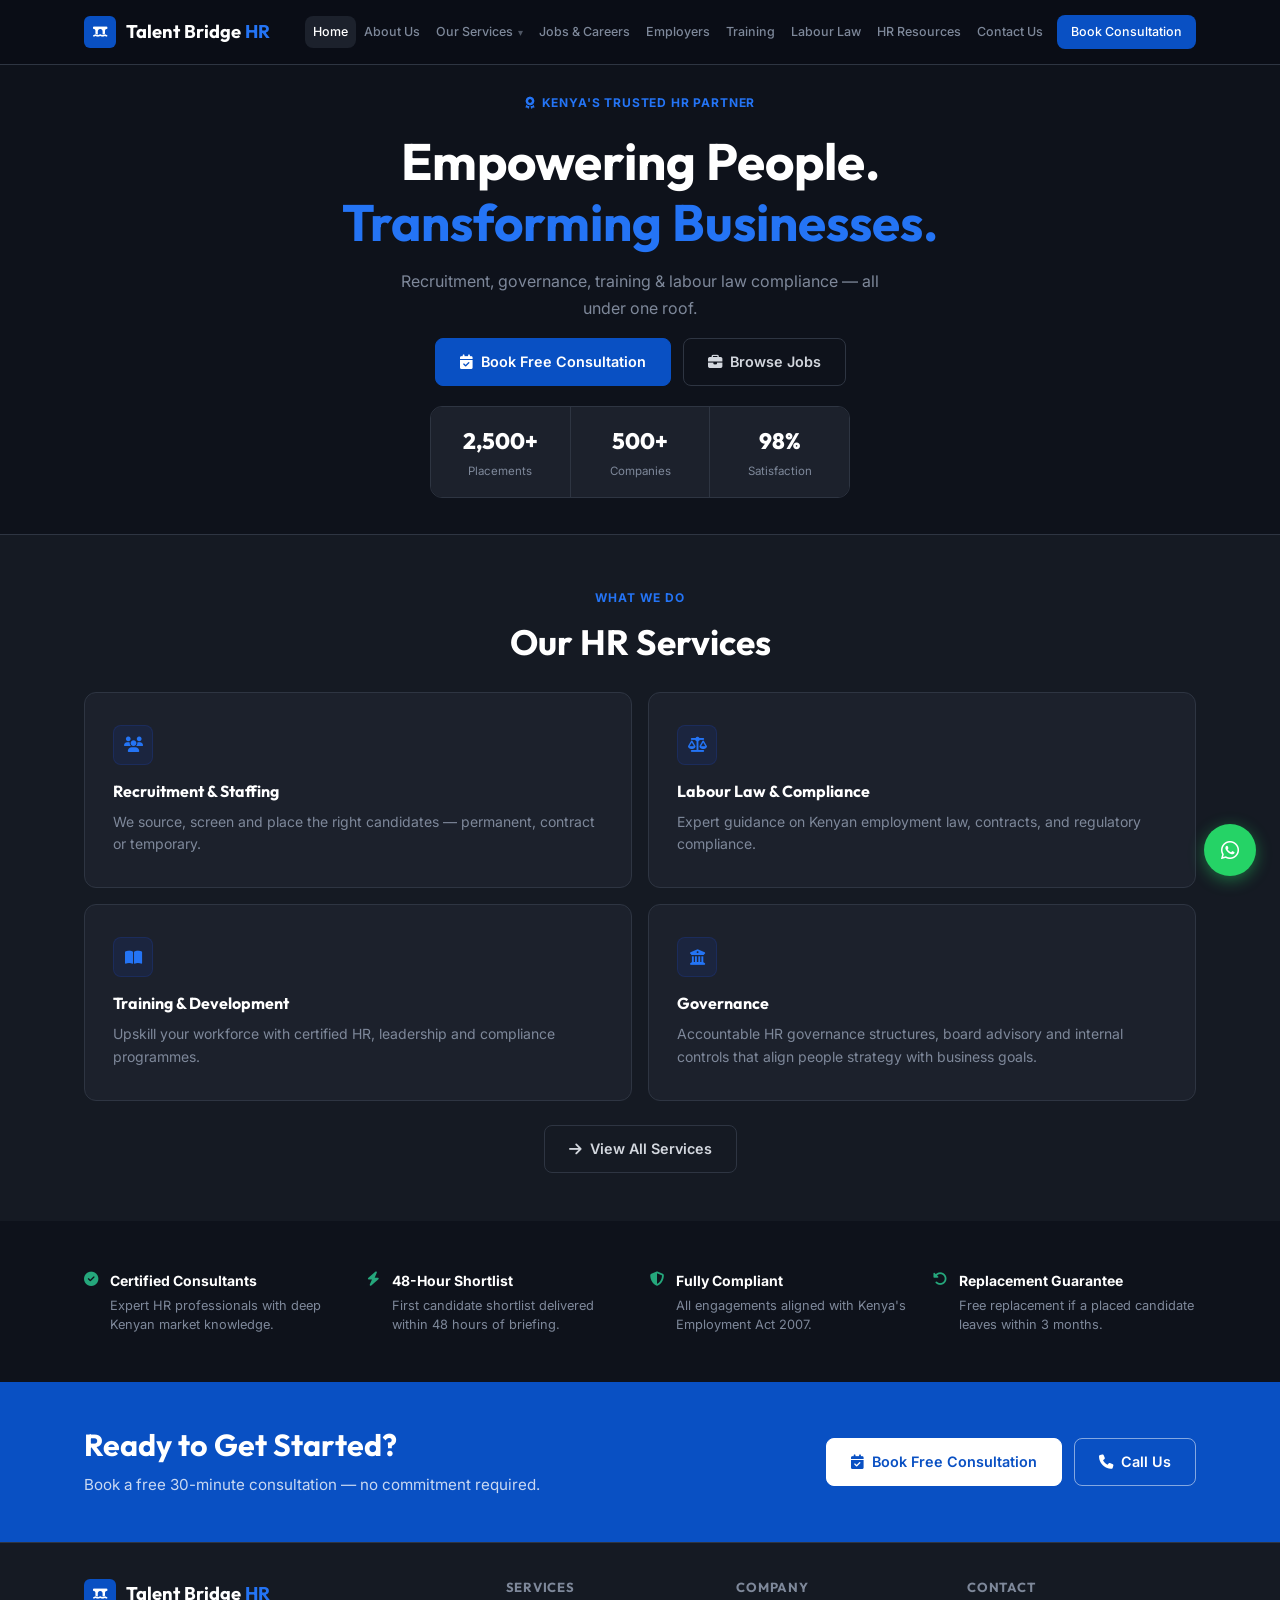
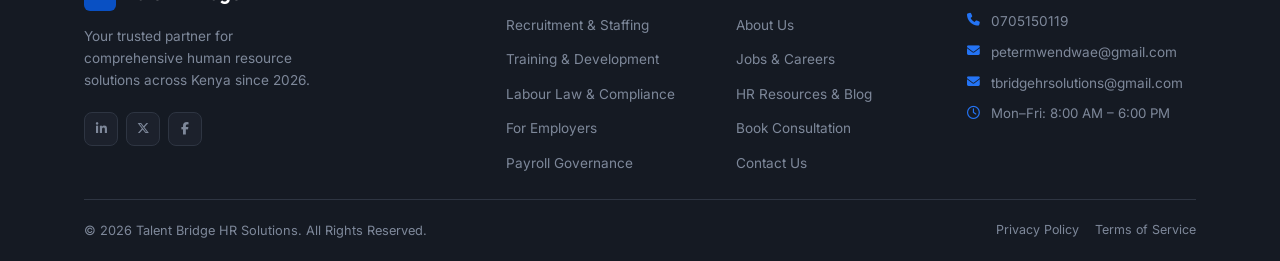
==== commit 379402d3: "Rename Governance to Payroll Governance in menus" ====
--- a/index.html
+++ b/index.html
@@ -3,7 +3,7 @@
 <head>
     <meta charset="UTF-8" />
     <meta name="viewport" content="width=device-width, initial-scale=1.0" />
-    <meta name="description" content="Talent Bridge HR Solutions – Recruitment, payroll governance, training and labour law compliance across Kenya." />
+    <meta name="description" content="Talent Bridge HR Solutions – Recruitment, governance, training and labour law compliance across Kenya." />
     <title>Talent Bridge HR Solutions – Your People, Our Priority</title>
     <link rel="preconnect" href="https://fonts.googleapis.com">
     <link href="https://fonts.googleapis.com/css2?family=Inter:wght@400;500;600;700&family=Outfit:wght@600;700;800&display=swap" rel="stylesheet">
@@ -51,7 +51,7 @@
             <i class="fa-solid fa-award"></i> Kenya's Trusted HR Partner
         </div>
         <h1>Empowering People.<br><span>Transforming Businesses.</span></h1>
-        <p class="hero-sub">Recruitment, payroll governance, training &amp; labour law compliance — all under one roof.</p>
+        <p class="hero-sub">Recruitment, governance, training &amp; labour law compliance — all under one roof.</p>
         <div class="hero-actions">
             <a href="consultation.html" class="btn btn-primary" id="hero-consult-btn">
                 <i class="fa-solid fa-calendar-check"></i> Book Free Consultation
@@ -93,8 +93,8 @@
             </a>
             <a href="services.html#governance" class="service-card" id="service-governance">
                 <div class="service-icon"><i class="fa-solid fa-building-columns"></i></div>
-                <h3>Payroll Governance</h3>
-                <p>Clear payroll policies, reporting and internal controls that help keep payroll accurate and accountable.</p>
+                <h3>Governance</h3>
+                <p>Accountable HR governance structures, board advisory and internal controls that align people strategy with business goals.</p>
             </a>
         </div>
         <div class="section-cta">
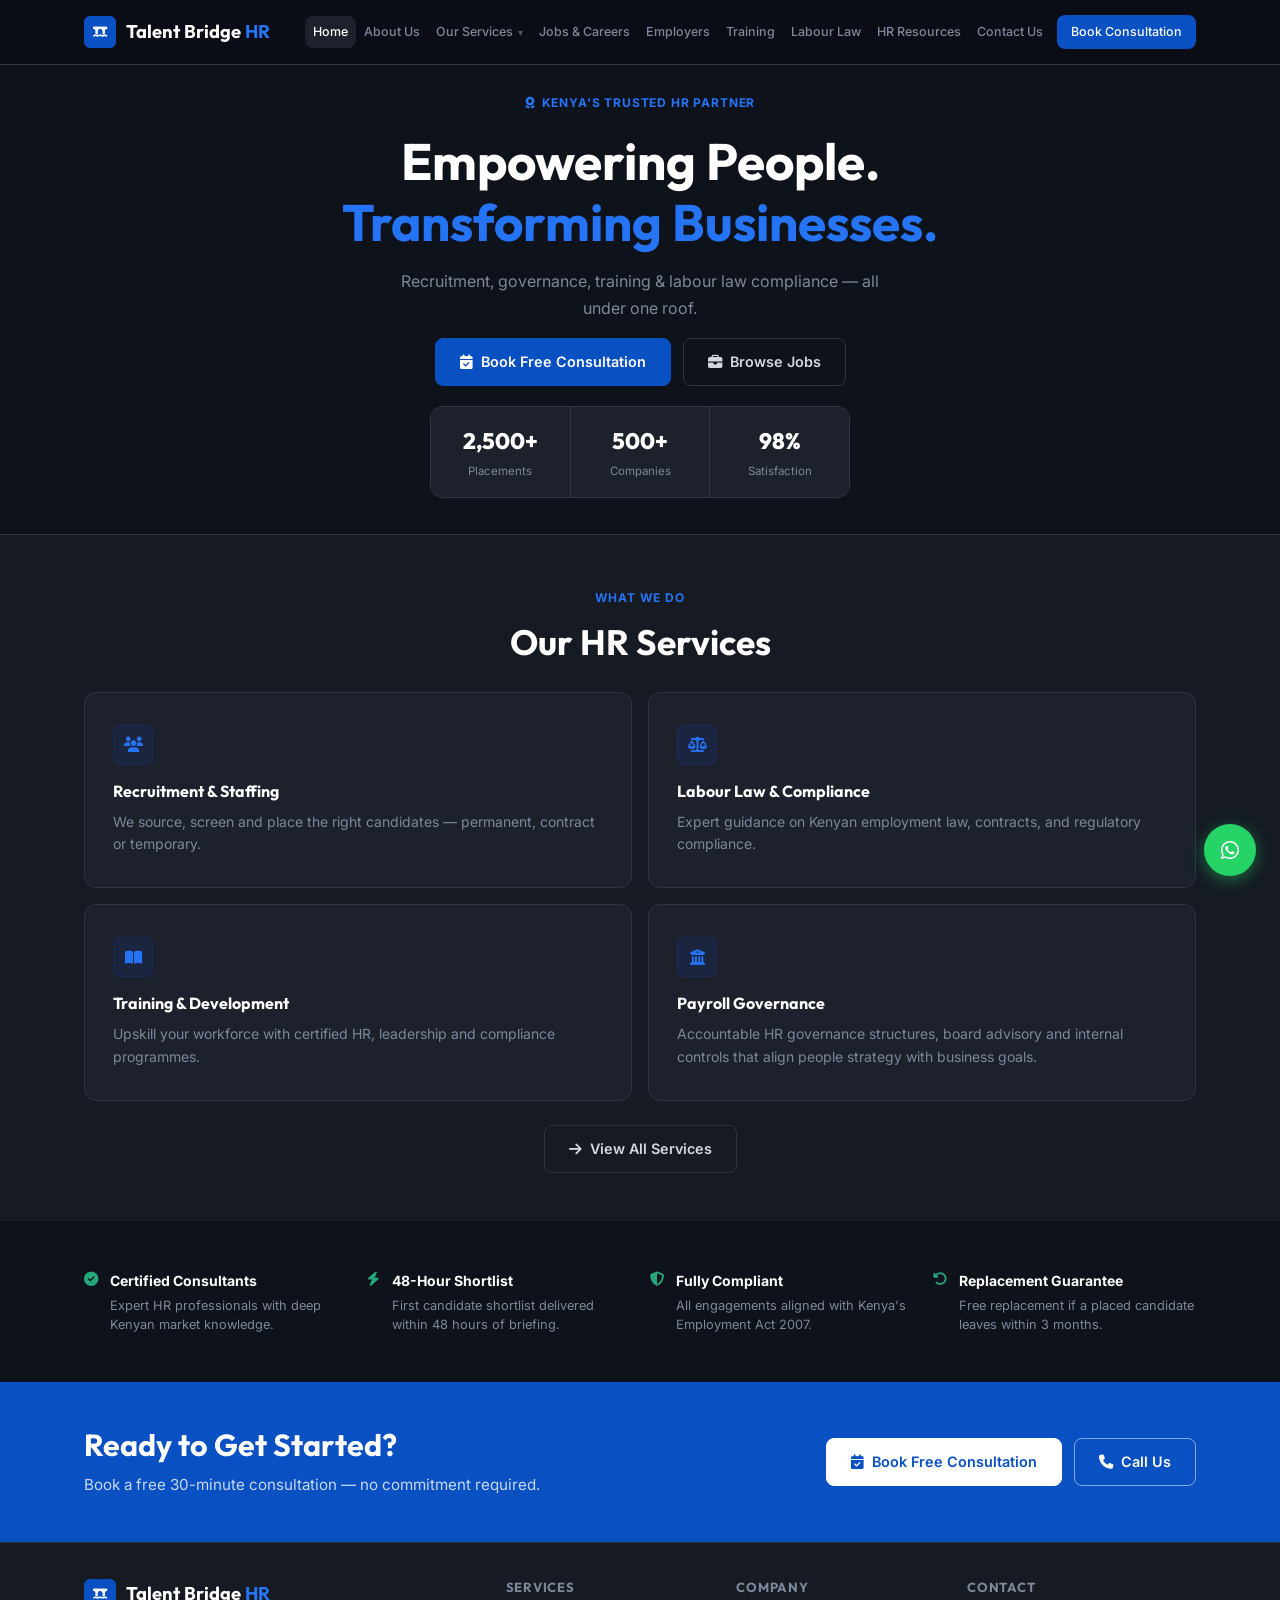
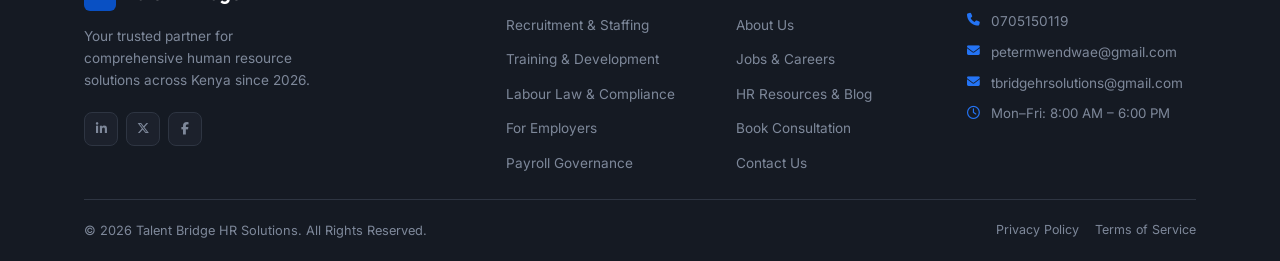
==== commit a916ed67: "Rename remaining Governance labels to Payroll Governance" ====
--- a/index.html
+++ b/index.html
@@ -93,7 +93,7 @@
             </a>
             <a href="services.html#governance" class="service-card" id="service-governance">
                 <div class="service-icon"><i class="fa-solid fa-building-columns"></i></div>
-                <h3>Governance</h3>
+                <h3>Payroll Governance</h3>
                 <p>Accountable HR governance structures, board advisory and internal controls that align people strategy with business goals.</p>
             </a>
         </div>
